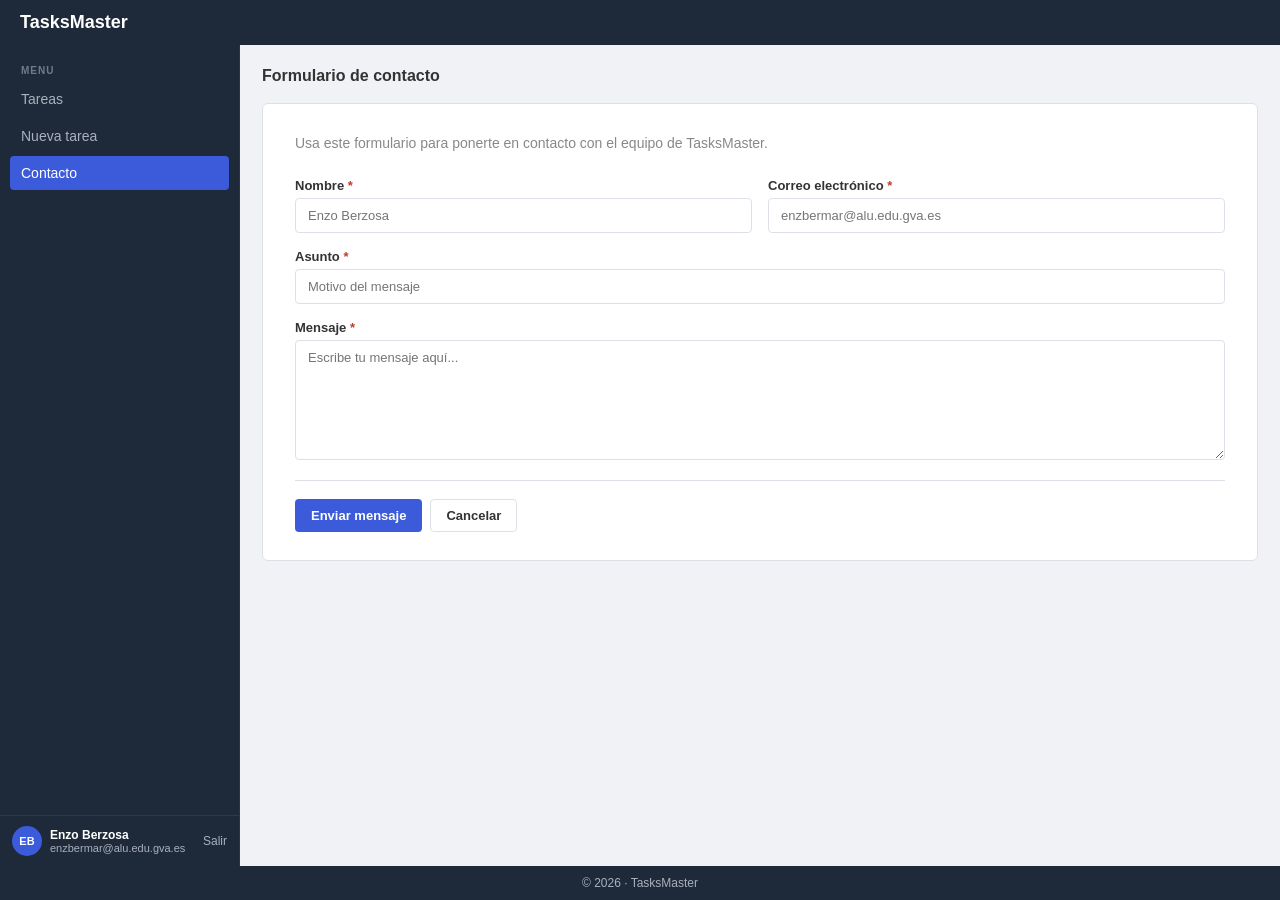
==== HTML/app/contacto.html @ 15afb581 "Archivos de Web (Vistas HTML) He cargado las vistas HTML cumpliendo los requisitos del Reto 5. Inclu" ====
<!DOCTYPE html>
<html lang="es">

<head>
    <meta charset="UTF-8">
    <meta name="viewport" content="width=device-width, initial-scale=1.0">
    <title>TasksMaster - Contacto</title>
    <style>
        * {
            margin: 0;
            padding: 0;
            box-sizing: border-box;
        }

        :root {
            --oscuro: #1e2a3a;
            --acento: #3b5bdb;
            --fondo: #f0f2f5;
            --borde: #dde1e7;
            --texto: #333;
            --muted: #888;
            --lateral: rgba(255, 255, 255, 0.07);
        }

        html,
        body {
            height: 100%;
        }

        body {
            font-family: Arial, sans-serif;
            font-size: 14px;
            display: flex;
            flex-direction: column;
            height: 100vh;
            background: var(--fondo);
        }

        .cabecera {
            background: var(--oscuro);
            padding: 12px 20px;
            display: flex;
            align-items: center;
            justify-content: space-between;
            flex-shrink: 0;
        }

        .cabecera-logo {
            font-size: 18px;
            font-weight: bold;
            color: #fff;
            text-decoration: none;
        }

        .cabecera-nav {
            display: none;
            gap: 4px;
            flex-wrap: wrap;
        }

        .cabecera-nav a {
            color: #aab0bc;
            text-decoration: none;
            font-size: 13px;
            padding: 5px 10px;
            border-radius: 4px;
        }

        .cabecera-nav a:hover {
            background: var(--lateral);
            color: #fff;
        }

        .cabecera-nav a.activo {
            background: var(--acento);
            color: #fff;
        }

        .zona-central {
            display: flex;
            flex: 1;
            overflow: hidden;
        }

        .barra-lateral {
            width: 240px;
            flex-shrink: 0;
            background: var(--oscuro);
            display: flex;
            flex-direction: column;
            overflow-y: auto;
            border-right: 1px solid rgba(255, 255, 255, 0.05);
        }

        .menu-lateral {
            padding: 10px;
            flex-shrink: 0;
        }

        .titulo-seccion-nav {
            color: #aab0bc;
            font-size: 10px;
            font-weight: bold;
            text-transform: uppercase;
            letter-spacing: 1px;
            padding: 10px 11px 6px;
            opacity: 0.6;
        }

        .enlace-menu {
            display: block;
            padding: 9px 11px;
            color: #aab0bc;
            text-decoration: none;
            border-radius: 4px;
            margin-bottom: 3px;
        }

        .enlace-menu:hover {
            background: var(--lateral);
            color: #fff;
        }

        .enlace-menu.activo {
            background: var(--acento);
            color: #fff;
        }

        .sesion-activa {
            margin-top: auto;
            padding: 10px 12px;
            border-top: 1px solid var(--lateral);
            display: flex;
            align-items: center;
            gap: 8px;
            flex-shrink: 0;
        }

        .avatar-usuario {
            width: 30px;
            height: 30px;
            border-radius: 50%;
            background: var(--acento);
            color: #fff;
            display: flex;
            align-items: center;
            justify-content: center;
            font-weight: bold;
            font-size: 11px;
            flex-shrink: 0;
            position: relative;
        }

        .nombre-sesion {
            color: #fff;
            font-size: 12px;
            font-weight: bold;
        }

        .email-sesion {
            color: #aab0bc;
            font-size: 11px;
        }

        .enlace-salir {
            color: #aab0bc;
            text-decoration: none;
            font-size: 12px;
            margin-left: auto;
        }

        .enlace-salir:hover {
            color: #e74c3c;
        }

        .contenido-principal {
            flex: 1;
            overflow-y: auto;
            display: flex;
            flex-direction: column;
        }

        @keyframes aparecer {
            from {
                opacity: 0;
                transform: translateY(10px);
            }

            to {
                opacity: 1;
                transform: translateY(0);
            }
        }

        .cuerpo-pagina {
            padding: 22px;
            flex: 1;
            animation: aparecer 0.35s ease;
        }

        .pie-pagina {
            background: var(--oscuro);
            color: #aab0bc;
            font-size: 12px;
            text-align: center;
            padding: 10px 20px;
            flex-shrink: 0;
        }

        .barra-acciones {
            display: flex;
            justify-content: space-between;
            align-items: center;
            margin-bottom: 18px;
            flex-wrap: wrap;
            gap: 10px;
        }

        .titulo-seccion {
            font-size: 16px;
            font-weight: bold;
            color: var(--texto);
        }

        .boton {
            display: inline-block;
            padding: 8px 15px;
            border-radius: 4px;
            font-size: 13px;
            font-weight: bold;
            cursor: pointer;
            text-decoration: none;
            border: 1px solid transparent;
        }

        .boton-primario {
            background: var(--acento);
            color: #fff;
        }

        .boton-primario:hover {
            opacity: 0.9;
        }

        .boton-secundario {
            background: #fff;
            color: var(--texto);
            border-color: var(--borde);
        }

        .boton-secundario:hover {
            background: var(--fondo);
        }

        .tarjeta-contacto {
            background: #fff;
            border: 1px solid var(--borde);
            border-radius: 6px;
            padding: 28px 32px;
        }

        .descripcion-contacto {
            font-size: 14px;
            color: var(--muted);
            margin-bottom: 24px;
            line-height: 1.6;
        }

        .cuadricula-campos {
            display: grid;
            grid-template-columns: 1fr 1fr;
            gap: 16px;
        }

        .campo-completo {
            grid-column: 1 / -1;
        }

        .grupo-campo {
            display: flex;
            flex-direction: column;
            gap: 5px;
        }

        .grupo-campo label {
            font-size: 13px;
            font-weight: bold;
            color: var(--texto);
        }

        .obligatorio {
            color: #c0392b;
        }

        input,
        select,
        textarea {
            width: 100%;
            padding: 9px 12px;
            border: 1px solid var(--borde);
            border-radius: 4px;
            font-size: 13px;
            font-family: Arial, sans-serif;
            color: var(--texto);
            background: #fff;
        }

        input:focus,
        select:focus,
        textarea:focus {
            outline: none;
            border-color: var(--acento);
        }

        textarea {
            resize: vertical;
            min-height: 120px;
        }

        .acciones-formulario {
            display: flex;
            gap: 8px;
            margin-top: 20px;
            padding-top: 18px;
            border-top: 1px solid var(--borde);
        }

        @media (max-width: 768px) {

            html,
            body {
                height: auto;
            }

            body {
                height: auto;
                min-height: 100vh;
            }

            .zona-central {
                overflow: visible;
            }

            .contenido-principal {
                overflow: visible;
            }

            .barra-lateral {
                display: none;
            }

            .cabecera-nav {
                display: flex;
            }

            .cuadricula-campos {
                grid-template-columns: 1fr;
            }

            .campo-completo {
                grid-column: 1;
            }
        }

        @media (max-width: 480px) {
            .cuerpo-pagina {
                padding: 14px;
                max-width: 100%;
            }

            .cabecera {
                padding: 10px 14px;
                flex-wrap: wrap;
                gap: 8px;
            }
        }
    </style>
</head>

<body>
    <header class="cabecera">
        <a href="index.html" class="cabecera-logo">TasksMaster</a>
        <nav class="cabecera-nav">
            <a href="index.html">Tareas</a>
            <a href="contacto.html" class="activo">Contacto</a>
            <a href="login.html">Salir</a>
        </nav>
    </header>
    <div class="zona-central">
        <aside class="barra-lateral">
            <nav class="menu-lateral">
                <div class="titulo-seccion-nav">Menu</div>
                <a href="index.html" class="enlace-menu">Tareas</a>
                <a href="editar.html" class="enlace-menu">Nueva tarea</a>
                <a href="contacto.html" class="enlace-menu activo">Contacto</a>
            </nav>
            <div class="sesion-activa">
                <div class="avatar-usuario">EB</div>
                <div>
                    <div class="nombre-sesion">Enzo Berzosa</div>
                    <div class="email-sesion">enzbermar@alu.edu.gva.es</div>
                </div>
                <a href="login.html" class="enlace-salir">Salir</a>
            </div>
        </aside>
        <main class="contenido-principal">
            <div class="cuerpo-pagina">
                <div class="barra-acciones">
                    <span class="titulo-seccion">Formulario de contacto</span>
                </div>
                <div class="tarjeta-contacto">
                    <p class="descripcion-contacto">Usa este formulario para ponerte en contacto con el equipo de
                        TasksMaster.</p>
                    <form action="#" method="post" id="formulario-contacto">
                        <div class="cuadricula-campos">
                            <div class="grupo-campo">
                                <label for="contacto-nombre">Nombre <span class="obligatorio">*</span></label>
                                <input type="text" id="contacto-nombre" name="nombre" placeholder="Enzo Berzosa" required>
                            </div>
                            <div class="grupo-campo">
                                <label for="contacto-correo">Correo electrónico <span
                                        class="obligatorio">*</span></label>
                                <input type="email" id="contacto-correo" name="correo" placeholder="enzbermar@alu.edu.gva.es" required>
                            </div>
                            <div class="grupo-campo campo-completo">
                                <label for="contacto-asunto">Asunto <span class="obligatorio">*</span></label>
                                <input type="text" id="contacto-asunto" name="asunto" placeholder="Motivo del mensaje"
                                    required>
                            </div>
                            <div class="grupo-campo campo-completo">
                                <label for="contacto-mensaje">Mensaje <span class="obligatorio">*</span></label>
                                <textarea id="contacto-mensaje" name="mensaje" placeholder="Escribe tu mensaje aquí..."
                                    required></textarea>
                            </div>
                        </div>
                        <div class="acciones-formulario">
                            <button type="submit" class="boton boton-primario" id="boton-enviar-contacto">Enviar
                                mensaje</button>
                            <a href="index.html" class="boton boton-secundario">Cancelar</a>
                        </div>
                    </form>
                </div>
            </div>
        </main>
    </div>
    <footer class="pie-pagina">
        &copy; 2026 &middot; TasksMaster
    </footer>
</body>

</html>
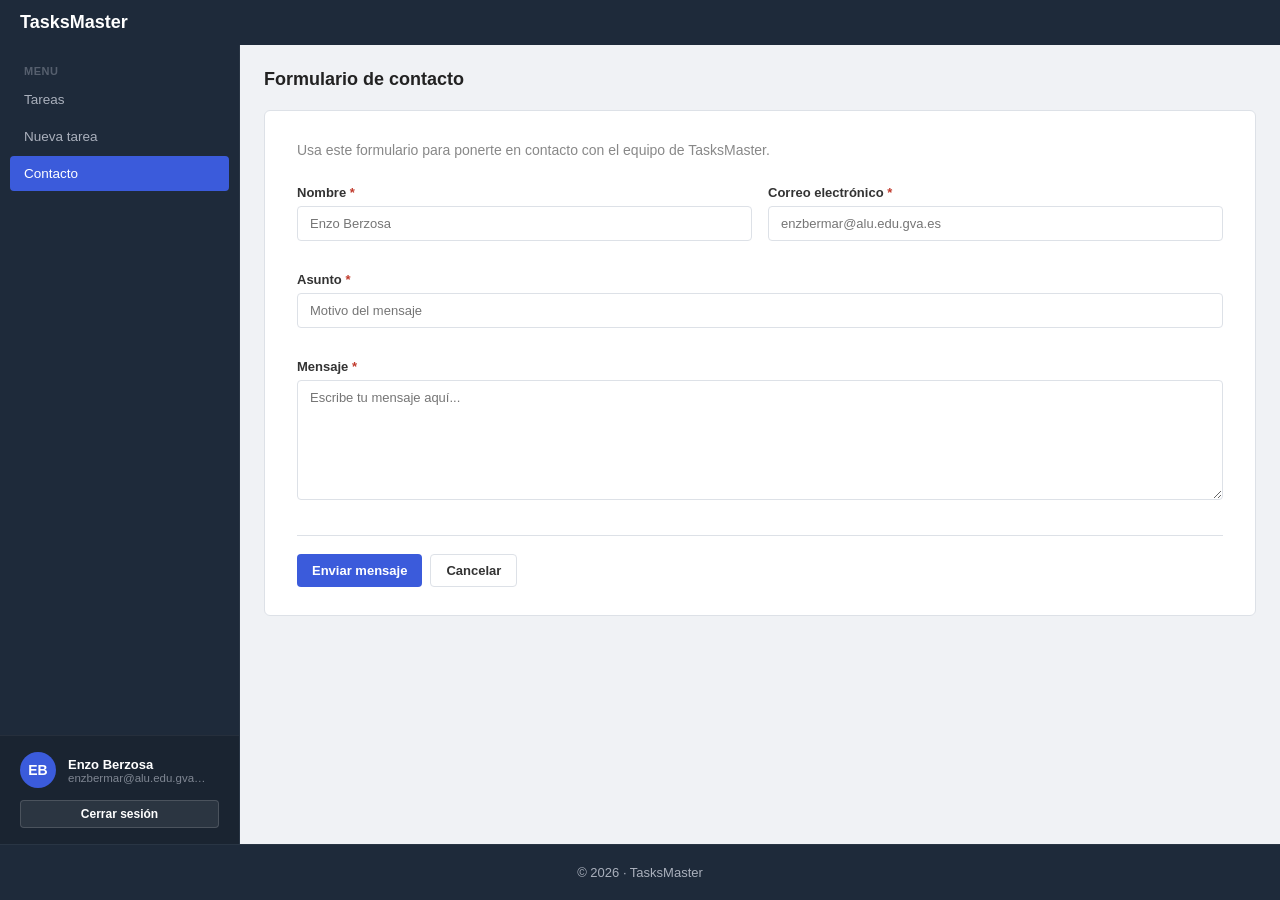
==== commit dda49acb: "Correcciones al Reto 5. Ajustes a dónde almaceno estilos, mover HTML index a raíz y nuevo botón cerr" ====
--- a/HTML/app/contacto.html
+++ b/HTML/app/contacto.html
@@ -5,383 +5,15 @@
     <meta charset="UTF-8">
     <meta name="viewport" content="width=device-width, initial-scale=1.0">
     <title>TasksMaster - Contacto</title>
-    <style>
-        * {
-            margin: 0;
-            padding: 0;
-            box-sizing: border-box;
-        }
-
-        :root {
-            --oscuro: #1e2a3a;
-            --acento: #3b5bdb;
-            --fondo: #f0f2f5;
-            --borde: #dde1e7;
-            --texto: #333;
-            --muted: #888;
-            --lateral: rgba(255, 255, 255, 0.07);
-        }
-
-        html,
-        body {
-            height: 100%;
-        }
-
-        body {
-            font-family: Arial, sans-serif;
-            font-size: 14px;
-            display: flex;
-            flex-direction: column;
-            height: 100vh;
-            background: var(--fondo);
-        }
-
-        .cabecera {
-            background: var(--oscuro);
-            padding: 12px 20px;
-            display: flex;
-            align-items: center;
-            justify-content: space-between;
-            flex-shrink: 0;
-        }
-
-        .cabecera-logo {
-            font-size: 18px;
-            font-weight: bold;
-            color: #fff;
-            text-decoration: none;
-        }
-
-        .cabecera-nav {
-            display: none;
-            gap: 4px;
-            flex-wrap: wrap;
-        }
-
-        .cabecera-nav a {
-            color: #aab0bc;
-            text-decoration: none;
-            font-size: 13px;
-            padding: 5px 10px;
-            border-radius: 4px;
-        }
-
-        .cabecera-nav a:hover {
-            background: var(--lateral);
-            color: #fff;
-        }
-
-        .cabecera-nav a.activo {
-            background: var(--acento);
-            color: #fff;
-        }
-
-        .zona-central {
-            display: flex;
-            flex: 1;
-            overflow: hidden;
-        }
-
-        .barra-lateral {
-            width: 240px;
-            flex-shrink: 0;
-            background: var(--oscuro);
-            display: flex;
-            flex-direction: column;
-            overflow-y: auto;
-            border-right: 1px solid rgba(255, 255, 255, 0.05);
-        }
-
-        .menu-lateral {
-            padding: 10px;
-            flex-shrink: 0;
-        }
-
-        .titulo-seccion-nav {
-            color: #aab0bc;
-            font-size: 10px;
-            font-weight: bold;
-            text-transform: uppercase;
-            letter-spacing: 1px;
-            padding: 10px 11px 6px;
-            opacity: 0.6;
-        }
-
-        .enlace-menu {
-            display: block;
-            padding: 9px 11px;
-            color: #aab0bc;
-            text-decoration: none;
-            border-radius: 4px;
-            margin-bottom: 3px;
-        }
-
-        .enlace-menu:hover {
-            background: var(--lateral);
-            color: #fff;
-        }
-
-        .enlace-menu.activo {
-            background: var(--acento);
-            color: #fff;
-        }
-
-        .sesion-activa {
-            margin-top: auto;
-            padding: 10px 12px;
-            border-top: 1px solid var(--lateral);
-            display: flex;
-            align-items: center;
-            gap: 8px;
-            flex-shrink: 0;
-        }
-
-        .avatar-usuario {
-            width: 30px;
-            height: 30px;
-            border-radius: 50%;
-            background: var(--acento);
-            color: #fff;
-            display: flex;
-            align-items: center;
-            justify-content: center;
-            font-weight: bold;
-            font-size: 11px;
-            flex-shrink: 0;
-            position: relative;
-        }
-
-        .nombre-sesion {
-            color: #fff;
-            font-size: 12px;
-            font-weight: bold;
-        }
-
-        .email-sesion {
-            color: #aab0bc;
-            font-size: 11px;
-        }
-
-        .enlace-salir {
-            color: #aab0bc;
-            text-decoration: none;
-            font-size: 12px;
-            margin-left: auto;
-        }
-
-        .enlace-salir:hover {
-            color: #e74c3c;
-        }
-
-        .contenido-principal {
-            flex: 1;
-            overflow-y: auto;
-            display: flex;
-            flex-direction: column;
-        }
-
-        @keyframes aparecer {
-            from {
-                opacity: 0;
-                transform: translateY(10px);
-            }
-
-            to {
-                opacity: 1;
-                transform: translateY(0);
-            }
-        }
-
-        .cuerpo-pagina {
-            padding: 22px;
-            flex: 1;
-            animation: aparecer 0.35s ease;
-        }
-
-        .pie-pagina {
-            background: var(--oscuro);
-            color: #aab0bc;
-            font-size: 12px;
-            text-align: center;
-            padding: 10px 20px;
-            flex-shrink: 0;
-        }
-
-        .barra-acciones {
-            display: flex;
-            justify-content: space-between;
-            align-items: center;
-            margin-bottom: 18px;
-            flex-wrap: wrap;
-            gap: 10px;
-        }
-
-        .titulo-seccion {
-            font-size: 16px;
-            font-weight: bold;
-            color: var(--texto);
-        }
-
-        .boton {
-            display: inline-block;
-            padding: 8px 15px;
-            border-radius: 4px;
-            font-size: 13px;
-            font-weight: bold;
-            cursor: pointer;
-            text-decoration: none;
-            border: 1px solid transparent;
-        }
-
-        .boton-primario {
-            background: var(--acento);
-            color: #fff;
-        }
-
-        .boton-primario:hover {
-            opacity: 0.9;
-        }
-
-        .boton-secundario {
-            background: #fff;
-            color: var(--texto);
-            border-color: var(--borde);
-        }
-
-        .boton-secundario:hover {
-            background: var(--fondo);
-        }
-
-        .tarjeta-contacto {
-            background: #fff;
-            border: 1px solid var(--borde);
-            border-radius: 6px;
-            padding: 28px 32px;
-        }
-
-        .descripcion-contacto {
-            font-size: 14px;
-            color: var(--muted);
-            margin-bottom: 24px;
-            line-height: 1.6;
-        }
-
-        .cuadricula-campos {
-            display: grid;
-            grid-template-columns: 1fr 1fr;
-            gap: 16px;
-        }
-
-        .campo-completo {
-            grid-column: 1 / -1;
-        }
-
-        .grupo-campo {
-            display: flex;
-            flex-direction: column;
-            gap: 5px;
-        }
-
-        .grupo-campo label {
-            font-size: 13px;
-            font-weight: bold;
-            color: var(--texto);
-        }
-
-        .obligatorio {
-            color: #c0392b;
-        }
-
-        input,
-        select,
-        textarea {
-            width: 100%;
-            padding: 9px 12px;
-            border: 1px solid var(--borde);
-            border-radius: 4px;
-            font-size: 13px;
-            font-family: Arial, sans-serif;
-            color: var(--texto);
-            background: #fff;
-        }
-
-        input:focus,
-        select:focus,
-        textarea:focus {
-            outline: none;
-            border-color: var(--acento);
-        }
-
-        textarea {
-            resize: vertical;
-            min-height: 120px;
-        }
-
-        .acciones-formulario {
-            display: flex;
-            gap: 8px;
-            margin-top: 20px;
-            padding-top: 18px;
-            border-top: 1px solid var(--borde);
-        }
-
-        @media (max-width: 768px) {
-
-            html,
-            body {
-                height: auto;
-            }
-
-            body {
-                height: auto;
-                min-height: 100vh;
-            }
-
-            .zona-central {
-                overflow: visible;
-            }
-
-            .contenido-principal {
-                overflow: visible;
-            }
-
-            .barra-lateral {
-                display: none;
-            }
-
-            .cabecera-nav {
-                display: flex;
-            }
-
-            .cuadricula-campos {
-                grid-template-columns: 1fr;
-            }
-
-            .campo-completo {
-                grid-column: 1;
-            }
-        }
-
-        @media (max-width: 480px) {
-            .cuerpo-pagina {
-                padding: 14px;
-                max-width: 100%;
-            }
-
-            .cabecera {
-                padding: 10px 14px;
-                flex-wrap: wrap;
-                gap: 8px;
-            }
-        }
-    </style>
+    <link rel="stylesheet" href="../css/comun.css">
+    <link rel="stylesheet" href="../css/app.css">
 </head>
 
-<body>
+<body class="dashboard-body">
     <header class="cabecera">
-        <a href="index.html" class="cabecera-logo">TasksMaster</a>
+        <a href="../index.html" class="cabecera-logo">TasksMaster</a>
         <nav class="cabecera-nav">
-            <a href="index.html">Tareas</a>
+            <a href="panel.html">Tareas</a>
             <a href="contacto.html" class="activo">Contacto</a>
             <a href="login.html">Salir</a>
         </nav>
@@ -390,17 +22,19 @@
         <aside class="barra-lateral">
             <nav class="menu-lateral">
                 <div class="titulo-seccion-nav">Menu</div>
-                <a href="index.html" class="enlace-menu">Tareas</a>
+                <a href="panel.html" class="enlace-menu">Tareas</a>
                 <a href="editar.html" class="enlace-menu">Nueva tarea</a>
                 <a href="contacto.html" class="enlace-menu activo">Contacto</a>
             </nav>
             <div class="sesion-activa">
-                <div class="avatar-usuario">EB</div>
-                <div>
-                    <div class="nombre-sesion">Enzo Berzosa</div>
-                    <div class="email-sesion">enzbermar@alu.edu.gva.es</div>
+                <div class="sesion-usuario-info">
+                    <div class="avatar-usuario">EB</div>
+                    <div>
+                        <div class="nombre-sesion">Enzo Berzosa</div>
+                        <div class="email-sesion">enzbermar@alu.edu.gva.es</div>
+                    </div>
                 </div>
-                <a href="login.html" class="enlace-salir">Salir</a>
+                <a href="login.html" class="boton-cerrar-sesion">Cerrar sesión</a>
             </div>
         </aside>
         <main class="contenido-principal">
@@ -436,7 +70,7 @@
                         <div class="acciones-formulario">
                             <button type="submit" class="boton boton-primario" id="boton-enviar-contacto">Enviar
                                 mensaje</button>
-                            <a href="index.html" class="boton boton-secundario">Cancelar</a>
+                            <a href="panel.html" class="boton boton-secundario">Cancelar</a>
                         </div>
                     </form>
                 </div>
--- a/HTML/css/comun.css
+++ b/HTML/css/comun.css
@@ -0,0 +1,102 @@
+* {
+    margin: 0;
+    padding: 0;
+    box-sizing: border-box;
+}
+
+:root {
+    --oscuro: #1e2a3a;
+    --acento: #3b5bdb;
+    --fondo: #f0f2f5;
+    --borde: #dde1e7;
+    --texto: #333;
+    --muted: #6b7280;
+    --lateral: rgba(255, 255, 255, 0.07);
+}
+
+body {
+    font-family: Arial, sans-serif;
+    color: var(--texto);
+}
+
+.cabecera {
+    background: var(--oscuro);
+    display: flex;
+    align-items: center;
+    justify-content: space-between;
+}
+
+.cabecera-logo {
+    font-weight: bold;
+    color: #fff;
+    text-decoration: none;
+}
+
+.cabecera-nav {
+    display: flex;
+}
+
+.cabecera-nav a {
+    color: #aab0bc;
+    text-decoration: none;
+    border-radius: 4px;
+}
+
+.cabecera-nav a:hover {
+    color: #fff;
+}
+
+.cabecera-nav a.activo {
+    background: var(--acento);
+    color: #fff;
+}
+
+.boton {
+    display: inline-block;
+    font-weight: bold;
+    text-decoration: none;
+    cursor: pointer;
+    font-family: Arial, sans-serif;
+    transition: background 0.2s, opacity 0.2s;
+    text-align: center;
+}
+
+.boton-primario {
+    background: var(--acento);
+    color: #fff;
+    border: none;
+}
+
+.boton-primario:hover {
+    opacity: 0.9;
+}
+
+.boton-secundario {
+    background: #fff;
+    color: var(--texto);
+    border: 1px solid var(--borde);
+}
+
+.boton-secundario:hover {
+    background: var(--fondo);
+}
+
+.boton-peligro {
+    background: #fdecea;
+    color: #c0392b;
+    border: 1px solid #f5c6c6;
+}
+
+.boton-peligro:hover {
+    background: #f8d7d5;
+}
+
+.boton-contorno {
+    background: transparent;
+    color: #fff;
+    border: 1px solid rgba(255, 255, 255, 0.4);
+}
+
+.boton-contorno:hover {
+    background: rgba(255, 255, 255, 0.08);
+}
--- a/HTML/css/app.css
+++ b/HTML/css/app.css
@@ -0,0 +1,744 @@
+html,
+body {
+    height: 100%;
+}
+
+body.dashboard-body {
+    font-size: 14px;
+    display: flex;
+    flex-direction: column;
+    height: 100vh;
+    background: var(--fondo);
+}
+
+body.auth-body {
+    font-size: 15px;
+    display: flex;
+    height: 100vh;
+    background: #fff;
+}
+
+.cabecera {
+    padding: 12px 20px;
+    flex-shrink: 0;
+}
+
+.cabecera-logo {
+    font-size: 18px;
+}
+
+.cabecera-nav {
+    display: none;
+    gap: 4px;
+    flex-wrap: wrap;
+}
+
+.cabecera-nav a {
+    font-size: 13px;
+    padding: 5px 10px;
+}
+
+.cabecera-nav a:hover {
+    background: var(--lateral);
+}
+
+.boton {
+    padding: 8px 15px;
+    border-radius: 4px;
+    font-size: 13px;
+}
+
+.boton-pequeno {
+    padding: 5px 10px;
+    font-size: 12px;
+}
+
+.zona-central {
+    display: flex;
+    flex: 1;
+    overflow: hidden;
+}
+
+.barra-lateral {
+    width: 240px;
+    flex-shrink: 0;
+    background: var(--oscuro);
+    display: flex;
+    flex-direction: column;
+    overflow-y: auto;
+    border-right: 1px solid rgba(255, 255, 255, 0.05);
+}
+
+.menu-lateral {
+    padding: 10px;
+    flex-shrink: 0;
+}
+
+.titulo-seccion-nav {
+    font-size: 11px;
+    font-weight: bold;
+    text-transform: uppercase;
+    color: #aab0bc;
+    opacity: 0.4;
+    padding: 10px 14px 5px;
+    letter-spacing: 0.5px;
+}
+
+.enlace-menu {
+    display: block;
+    color: #aab0bc;
+    text-decoration: none;
+    padding: 10px 14px;
+    border-radius: 4px;
+    font-size: 13.5px;
+    margin-bottom: 2px;
+}
+
+.enlace-menu:hover {
+    background: var(--lateral);
+    color: #fff;
+}
+
+.enlace-menu.activo {
+    background: var(--acento);
+    color: #fff;
+}
+
+.sesion-activa {
+    margin-top: auto;
+    padding: 16px 20px;
+    border-top: 1px solid rgba(255, 255, 255, 0.05);
+    background: rgba(0, 0, 0, 0.15);
+    display: flex;
+    flex-direction: column;
+    gap: 12px;
+    align-items: stretch;
+    color: #fff;
+}
+
+.sesion-usuario-info {
+    display: flex;
+    align-items: center;
+    gap: 12px;
+}
+
+.boton-cerrar-sesion {
+    display: block;
+    text-align: center;
+    padding: 6px 12px;
+    background: rgba(255, 255, 255, 0.08);
+    color: #fff;
+    text-decoration: none;
+    border-radius: 4px;
+    font-size: 12px;
+    font-weight: bold;
+    border: 1px solid rgba(255, 255, 255, 0.15);
+    transition: background 0.2s;
+}
+
+.boton-cerrar-sesion:hover {
+    background: rgba(255, 255, 255, 0.15);
+}
+
+.avatar-usuario {
+    width: 36px;
+    height: 36px;
+    border-radius: 50%;
+    background: var(--acento);
+    display: flex;
+    align-items: center;
+    justify-content: center;
+    font-weight: bold;
+    font-size: 14px;
+    flex-shrink: 0;
+}
+
+.nombre-sesion {
+    font-weight: bold;
+    font-size: 13px;
+    white-space: nowrap;
+    overflow: hidden;
+    text-overflow: ellipsis;
+    max-width: 140px;
+}
+
+.email-sesion {
+    font-size: 11.5px;
+    color: #aab0bc;
+    opacity: 0.7;
+    white-space: nowrap;
+    overflow: hidden;
+    text-overflow: ellipsis;
+    max-width: 140px;
+}
+
+.enlace-salir {
+    display: none;
+    font-size: 12px;
+    color: #ff8787;
+    text-decoration: none;
+    font-weight: bold;
+    border: 1px solid rgba(255, 255, 255, 0.15);
+    padding: 4px 8px;
+    border-radius: 4px;
+}
+
+main.contenido-principal {
+    flex: 1;
+    display: flex;
+    flex-direction: column;
+    overflow: hidden;
+}
+
+.cuerpo-pagina {
+    flex: 1;
+    padding: 24px;
+    overflow-y: auto;
+}
+
+.barra-acciones {
+    display: flex;
+    justify-content: space-between;
+    align-items: center;
+    margin-bottom: 20px;
+}
+
+.titulo-seccion {
+    font-size: 18px;
+    font-weight: bold;
+    color: #222;
+}
+
+.pie-pagina {
+    background: var(--oscuro);
+    color: #aab0bc;
+    font-size: 13px;
+    text-align: center;
+    padding: 20px;
+    flex-shrink: 0;
+    border-top: 1px solid rgba(255, 255, 255, 0.05);
+}
+
+.cuadricula-estadisticas {
+    display: flex;
+    gap: 16px;
+    margin-bottom: 20px;
+}
+
+.tarjeta-estadistica {
+    flex: 1;
+    background: #fff;
+    border: 1px solid var(--borde);
+    border-radius: 6px;
+    padding: 18px 20px;
+    min-width: 140px;
+}
+
+.valor-estadistica {
+    font-size: 24px;
+    font-weight: bold;
+    color: var(--oscuro);
+    margin-bottom: 4px;
+}
+
+.etiqueta-estadistica {
+    font-size: 12px;
+    color: #888;
+    font-weight: bold;
+    text-transform: uppercase;
+    letter-spacing: 0.5px;
+}
+
+.tarjeta {
+    background: #fff;
+    border: 1px solid var(--borde);
+    border-radius: 6px;
+    display: flex;
+    flex-direction: column;
+}
+
+.cabecera-tarjeta {
+    padding: 16px 20px;
+    border-bottom: 1px solid var(--borde);
+    display: flex;
+    justify-content: space-between;
+    align-items: center;
+    flex-wrap: wrap;
+    gap: 12px;
+}
+
+.titulo-tarjeta {
+    font-size: 14.5px;
+    font-weight: bold;
+    color: var(--oscuro);
+}
+
+.barra-filtros {
+    display: flex;
+    gap: 10px;
+}
+
+.entrada-busqueda,
+.selector-filtro {
+    padding: 6px 12px;
+    border: 1px solid var(--borde);
+    border-radius: 4px;
+    font-size: 13px;
+    outline: none;
+    font-family: Arial, sans-serif;
+    color: var(--texto);
+    background: #fff;
+}
+
+.entrada-busqueda:focus,
+.selector-filtro:focus {
+    border-color: var(--acento);
+}
+
+.contenedor-tabla {
+    overflow-x: auto;
+}
+
+table {
+    width: 100%;
+    border-collapse: collapse;
+    text-align: left;
+}
+
+th {
+    padding: 12px 20px;
+    background: #f8f9fa;
+    border-bottom: 1px solid var(--borde);
+    font-size: 12px;
+    font-weight: bold;
+    text-transform: uppercase;
+    color: #555;
+    letter-spacing: 0.5px;
+}
+
+td {
+    padding: 14px 20px;
+    border-bottom: 1px solid var(--borde);
+    font-size: 13.5px;
+    color: #444;
+    vertical-align: middle;
+}
+
+tr:last-child td {
+    border-bottom: none;
+}
+
+.celda-titulo {
+    font-weight: bold;
+    color: var(--oscuro);
+}
+
+.celda-descripcion {
+    max-width: 250px;
+    white-space: nowrap;
+    overflow: hidden;
+    text-overflow: ellipsis;
+    color: #666;
+}
+
+.insignia {
+    display: inline-block;
+    padding: 4px 8px;
+    border-radius: 12px;
+    font-size: 11.5px;
+    font-weight: bold;
+    text-transform: uppercase;
+    letter-spacing: 0.5px;
+}
+
+.insignia-pendiente {
+    background: #fef3c7;
+    color: #d97706;
+}
+
+.insignia-progreso {
+    background: #dbeafe;
+    color: #2563eb;
+}
+
+.insignia-completada {
+    background: #d1fae5;
+    color: #059669;
+}
+
+.insignia-cancelada {
+    background: #fee2e2;
+    color: #dc2626;
+}
+
+.acciones {
+    display: flex;
+    gap: 6px;
+}
+
+.cuadricula-campos {
+    display: grid;
+    grid-template-columns: 1fr 1fr;
+    gap: 16px;
+}
+
+.campo-completo {
+    grid-column: 1 / -1;
+}
+
+.grupo-campo {
+    display: flex;
+    flex-direction: column;
+    gap: 6px;
+    margin-bottom: 15px;
+}
+
+.grupo-campo label {
+    font-size: 13px;
+    font-weight: bold;
+    color: #333;
+}
+
+.obligatorio {
+    color: #c0392b;
+}
+
+input,
+select,
+textarea {
+    width: 100%;
+    padding: 9px 12px;
+    border: 1px solid var(--borde);
+    border-radius: 4px;
+    font-size: 13px;
+    font-family: Arial, sans-serif;
+    color: var(--texto);
+    background: #fff;
+}
+
+input[type="checkbox"] {
+    width: auto;
+}
+
+input:focus,
+select:focus,
+textarea:focus {
+    outline: none;
+    border-color: var(--acento);
+}
+
+textarea {
+    resize: vertical;
+    min-height: 120px;
+}
+
+.acciones-formulario {
+    display: flex;
+    gap: 8px;
+    margin-top: 20px;
+    padding-top: 18px;
+    border-top: 1px solid var(--borde);
+}
+
+.tarjeta-contacto {
+    background: #fff;
+    border: 1px solid var(--borde);
+    border-radius: 6px;
+    padding: 28px 32px;
+}
+
+.descripcion-contacto {
+    font-size: 14px;
+    color: #888;
+    margin-bottom: 24px;
+    line-height: 1.6;
+}
+
+.panel-decorativo {
+    width: 42%;
+    background: var(--oscuro);
+    padding: 70px 60px;
+    display: flex;
+    flex-direction: column;
+    justify-content: space-between;
+}
+
+.nombre-aplicacion {
+    color: #fff;
+    font-size: 28px;
+    font-weight: bold;
+    margin-bottom: 12px;
+}
+
+.nombre-aplicacion a {
+    color: #fff;
+    text-decoration: none;
+}
+
+.slogan-aplicacion {
+    color: #aab0bc;
+    font-size: 15px;
+    line-height: 1.8;
+    margin-bottom: 40px;
+}
+
+.titulo-pasos {
+    color: #aab0bc;
+    font-size: 13px;
+    text-transform: uppercase;
+    letter-spacing: 1px;
+    margin-bottom: 14px;
+    opacity: 0.6;
+}
+
+.lista-pasos {
+    list-style: none;
+}
+
+.lista-pasos li {
+    color: #aab0bc;
+    font-size: 14px;
+    padding: 10px 0;
+    border-bottom: 1px solid rgba(255, 255, 255, 0.07);
+}
+
+.lista-pasos li:last-child {
+    border-bottom: none;
+}
+
+.pie-panel {
+    color: #55627a;
+    font-size: 13px;
+}
+
+.panel-formulario {
+    flex: 1;
+    background: #fff;
+    display: flex;
+    align-items: center;
+    justify-content: center;
+    padding: 60px 50px;
+    overflow-y: auto;
+}
+
+.contenido-formulario {
+    width: 100%;
+    max-width: 460px;
+}
+
+.titulo-formulario {
+    font-size: 26px;
+    font-weight: bold;
+    color: #222;
+    margin-bottom: 28px;
+}
+
+.fila-dos-columnas {
+    display: flex;
+    gap: 14px;
+}
+
+.fila-dos-columnas .grupo-campo {
+    flex: 1;
+}
+
+.texto-ayuda {
+    font-size: 12px;
+    color: #999;
+}
+
+.fila-terminos {
+    display: flex;
+    align-items: flex-start;
+    gap: 9px;
+    margin-bottom: 22px;
+    font-size: 12px;
+    color: #555;
+}
+
+.fila-terminos input {
+    margin-top: 3px;
+    flex-shrink: 0;
+}
+
+.fila-terminos a {
+    color: var(--acento);
+    text-decoration: none;
+}
+
+.fila-terminos a:hover {
+    text-decoration: underline;
+}
+
+.fila-opciones {
+    display: flex;
+    justify-content: space-between;
+    align-items: center;
+    margin-bottom: 24px;
+    font-size: 14px;
+}
+
+.opcion-recordar {
+    display: flex;
+    align-items: center;
+    gap: 7px;
+    color: #555;
+    cursor: pointer;
+}
+
+.enlace-olvide {
+    color: var(--acento);
+    text-decoration: none;
+}
+
+.enlace-olvide:hover {
+    text-decoration: underline;
+}
+
+.boton-envio {
+    width: 100%;
+    padding: 13px;
+    background: var(--acento);
+    color: #fff;
+    border: none;
+    border-radius: 4px;
+    font-size: 15px;
+    font-weight: bold;
+    font-family: Arial, sans-serif;
+    cursor: pointer;
+}
+
+.boton-envio:hover {
+    opacity: 0.9;
+}
+
+.enlace-registro,
+.enlace-login {
+    text-align: center;
+    margin-top: 22px;
+    font-size: 14px;
+    color: #888;
+}
+
+.enlace-registro a,
+.enlace-login a {
+    color: var(--acento);
+    text-decoration: none;
+    font-weight: bold;
+}
+
+.enlace-registro a:hover,
+.enlace-login a:hover {
+    text-decoration: underline;
+}
+
+.migas-pan {
+    font-size: 12px;
+    color: var(--muted);
+    margin-bottom: 16px;
+}
+
+.migas-pan a {
+    color: var(--acento);
+    text-decoration: none;
+}
+
+.migas-pan a:hover {
+    text-decoration: underline;
+}
+
+.tarjeta-formulario {
+    background: #fff;
+    border: 1px solid var(--borde);
+    border-radius: 6px;
+    padding: 22px 26px;
+}
+
+.acciones-formulario .boton-peligro {
+    margin-left: auto;
+}
+
+@media (max-width: 768px) {
+    html,
+    body {
+        height: auto;
+    }
+
+    body.dashboard-body {
+        height: auto;
+        min-height: 100vh;
+    }
+
+    .zona-central {
+        overflow: visible;
+    }
+
+    .contenido-principal {
+        overflow: visible;
+    }
+
+    .barra-lateral {
+        display: none;
+    }
+
+    .cabecera-nav {
+        display: flex;
+    }
+
+    .cuadricula-campos {
+        grid-template-columns: 1fr;
+    }
+
+    .campo-completo {
+        grid-column: 1;
+    }
+
+    .cuerpo-pagina {
+        padding: 14px;
+    }
+
+    .acciones-formulario .boton-peligro {
+        margin-left: 0;
+    }
+
+    .cabecera {
+        padding: 10px 14px;
+        flex-wrap: wrap;
+        gap: 8px;
+    }
+
+    .cuadricula-estadisticas {
+        flex-direction: column;
+        gap: 10px;
+    }
+
+    .tarjeta-estadistica {
+        min-width: 0;
+    }
+}
+
+@media (max-width: 640px) {
+    .panel-decorativo {
+        display: none;
+    }
+
+    .panel-formulario {
+        padding: 30px 20px;
+    }
+
+    .fila-dos-columnas {
+        flex-direction: column;
+        gap: 0;
+    }
+}
+
+@media (max-width: 480px) {
+    .cabecera-logo {
+        font-size: 15px;
+    }
+
+    .barra-acciones {
+        flex-direction: column;
+        align-items: flex-start;
+    }
+}
